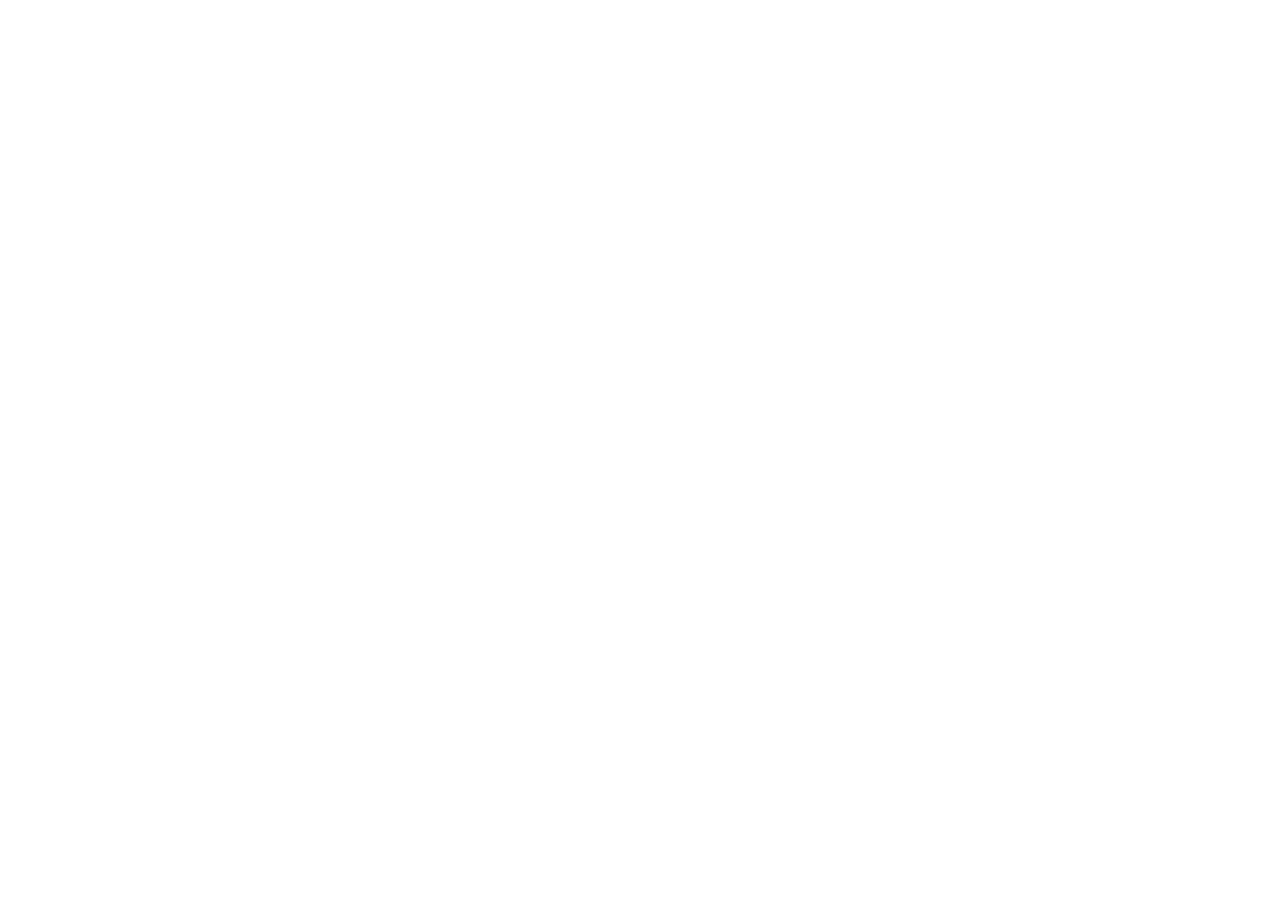
==== index.html @ f0d61823 "first commit" ====
<!DOCTYPE html>
<html lang="en">

<head>
    <meta charset="UTF-8">
    <meta name="viewport" content="width=device-width, initial-scale=1.0">
    <title>Document</title>
</head>


<body>
    <header>

    </header>

    <main>
        <article>


        </article>
    </main>

    <footer>

    </footer>


</body>

</html>
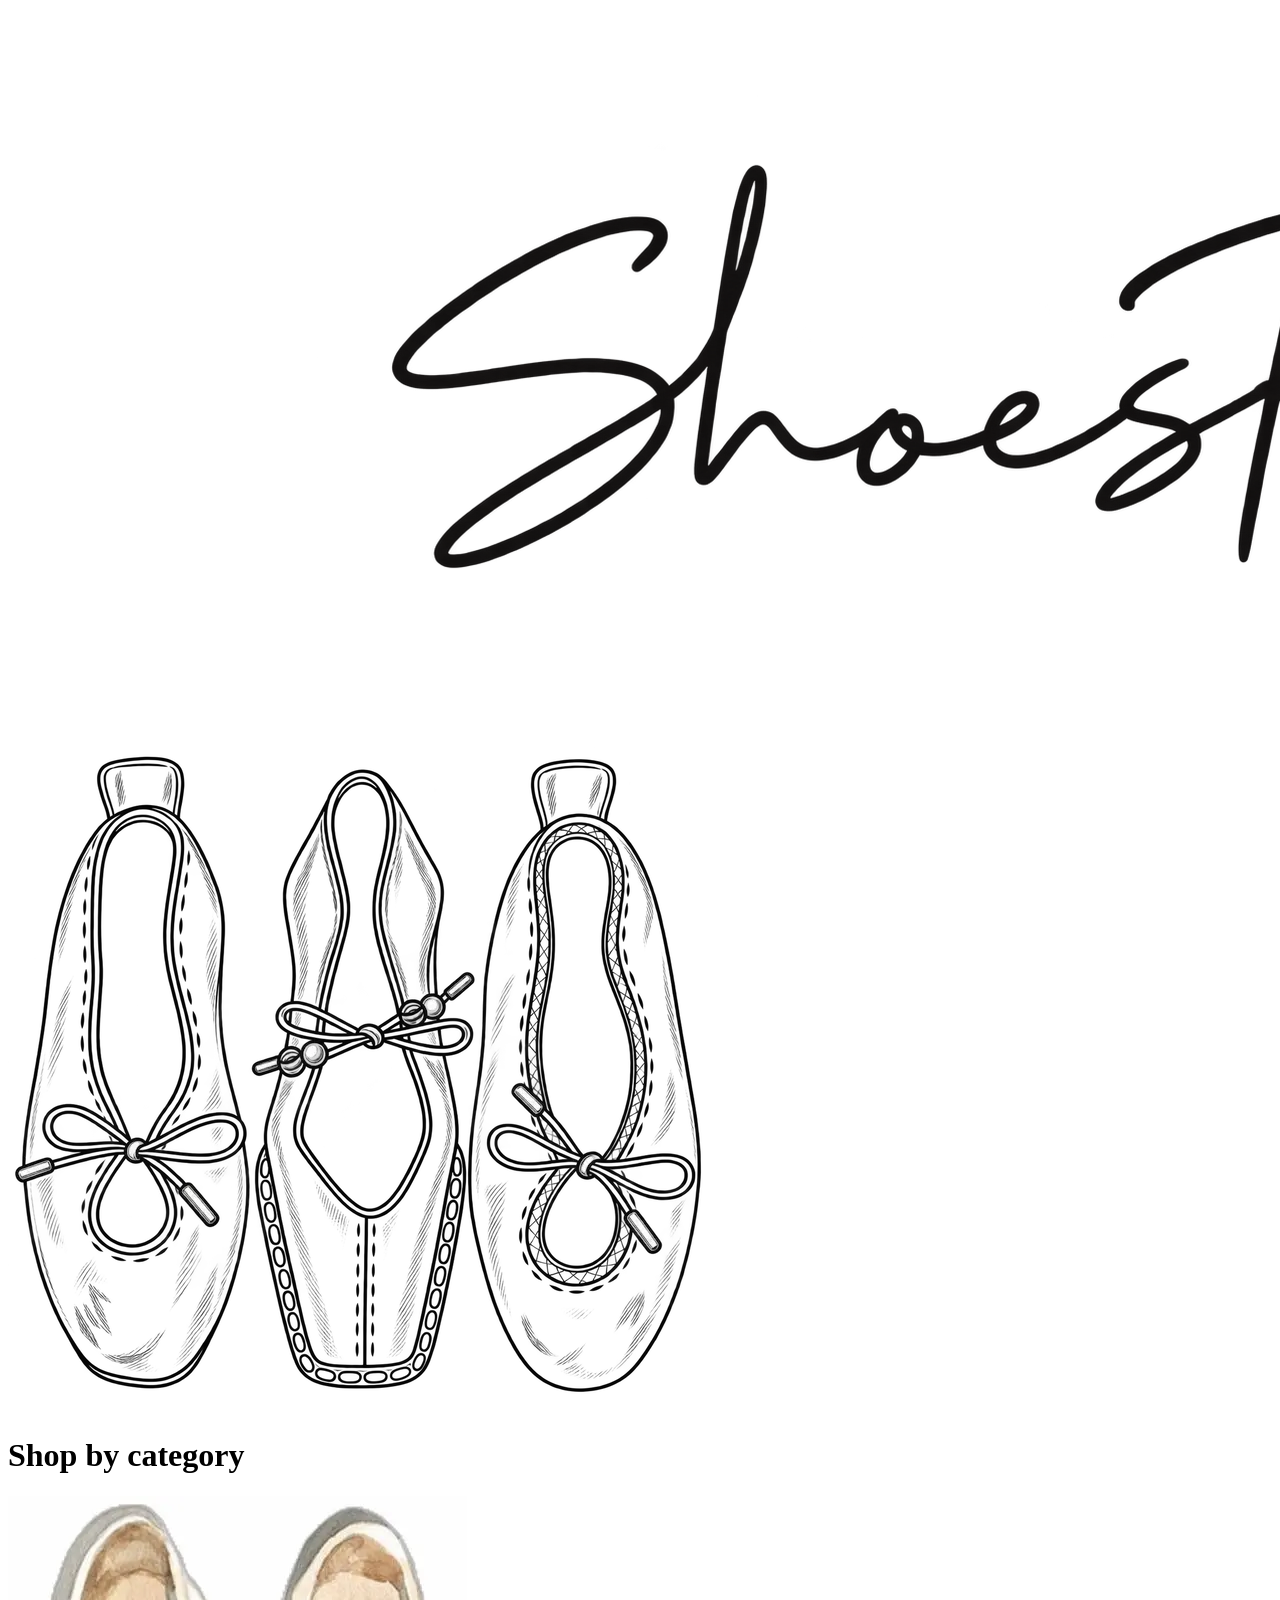
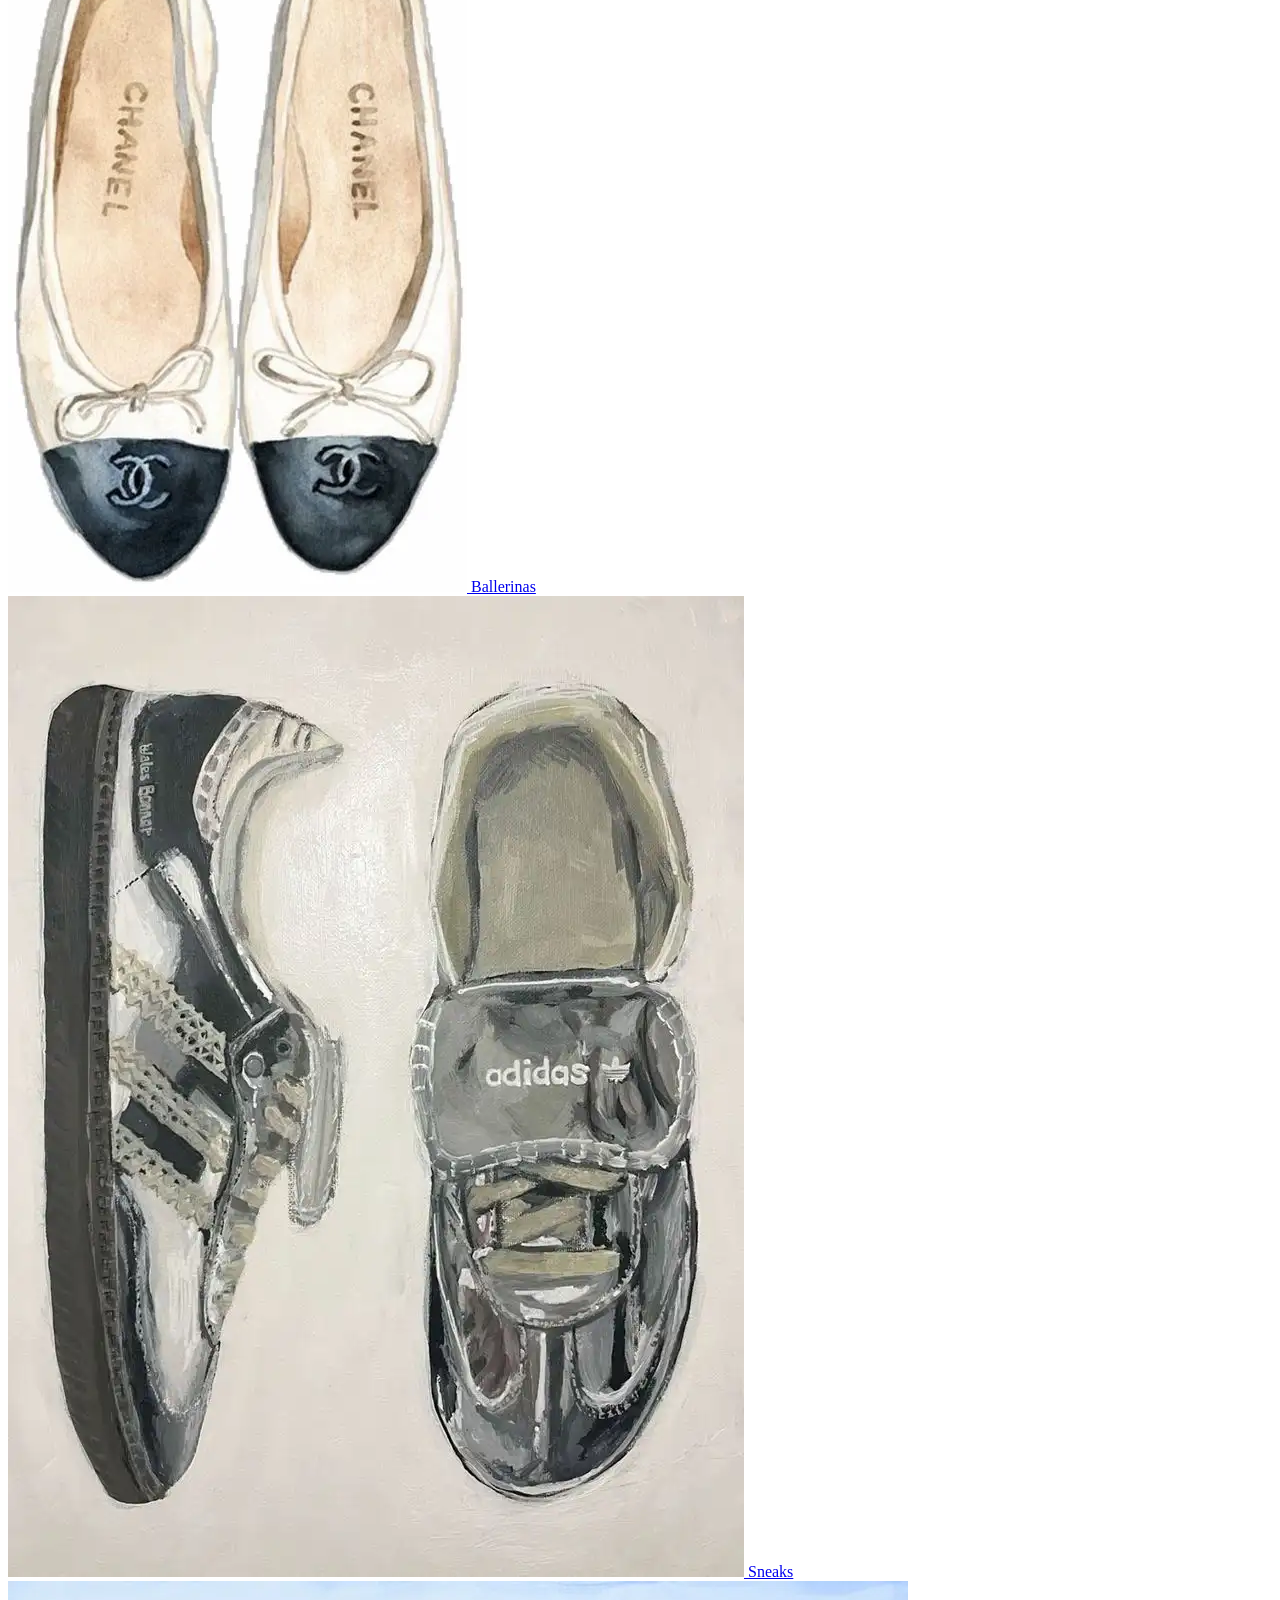
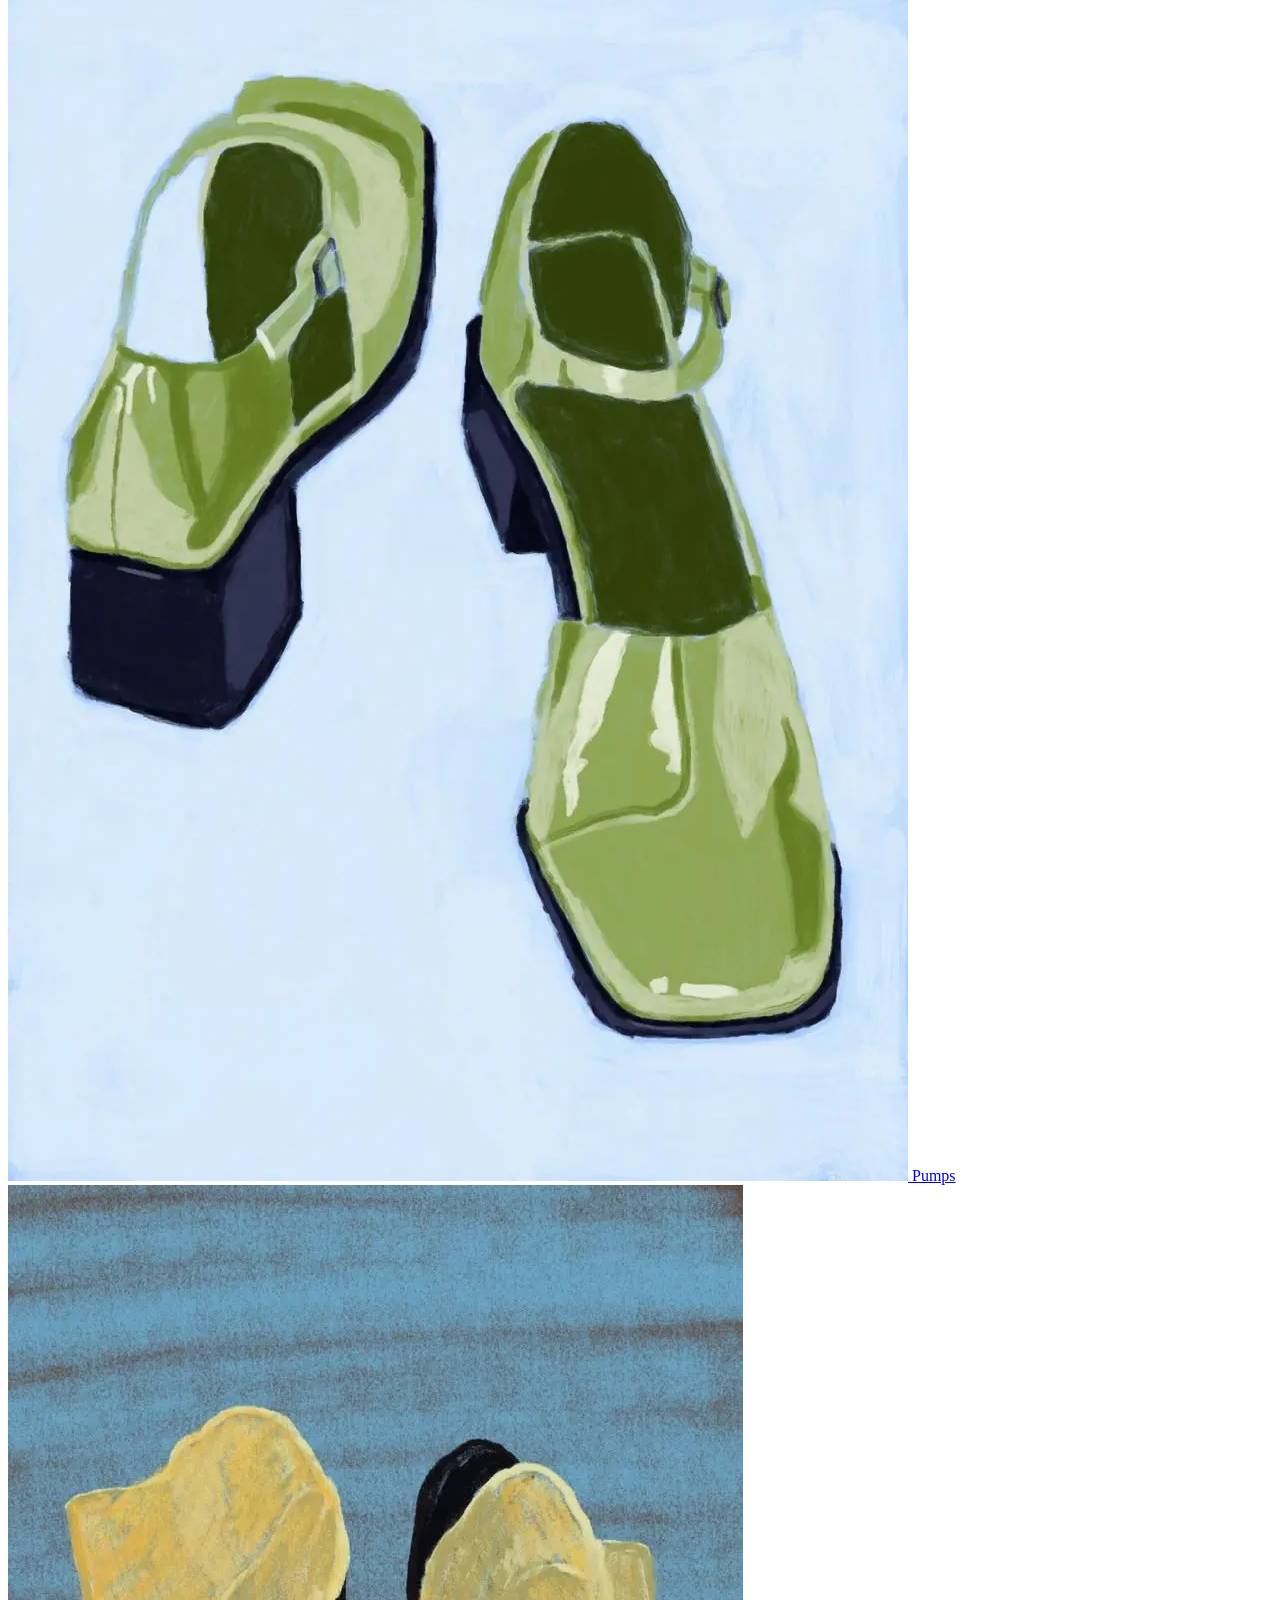
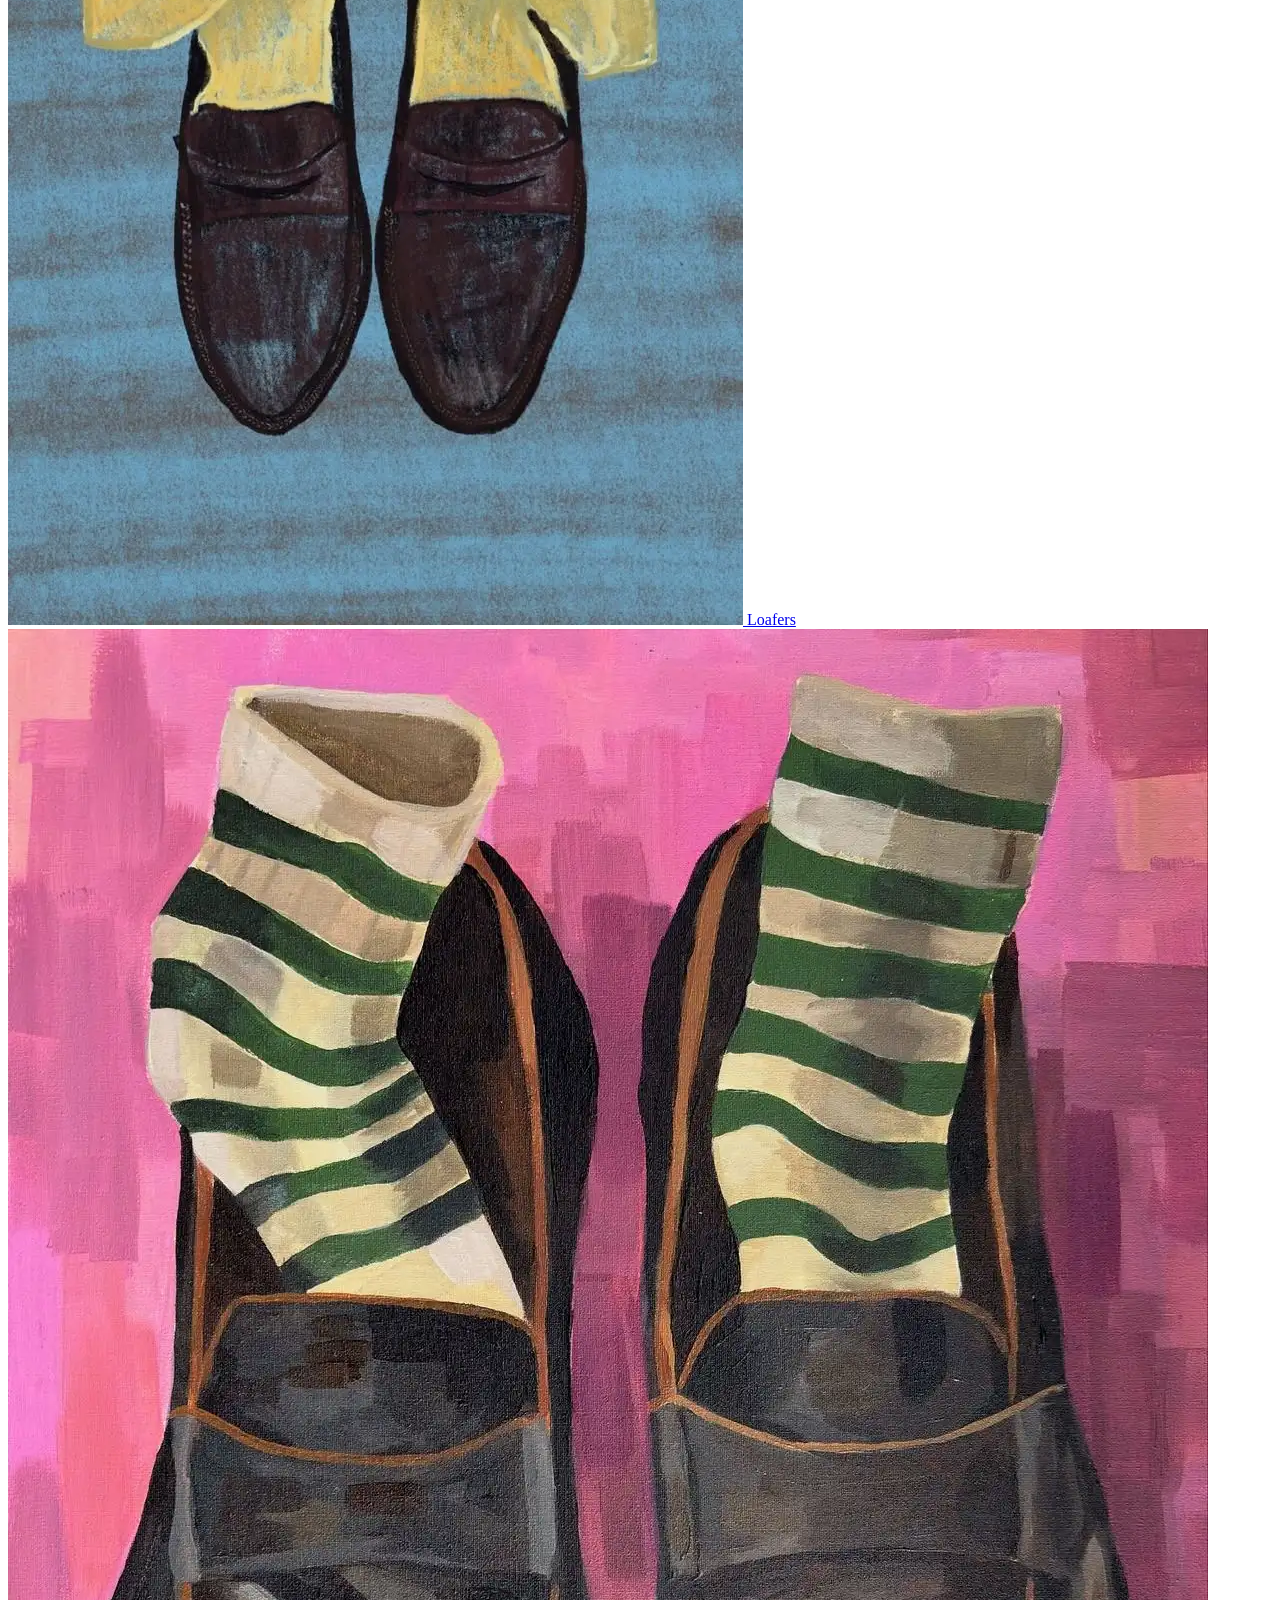
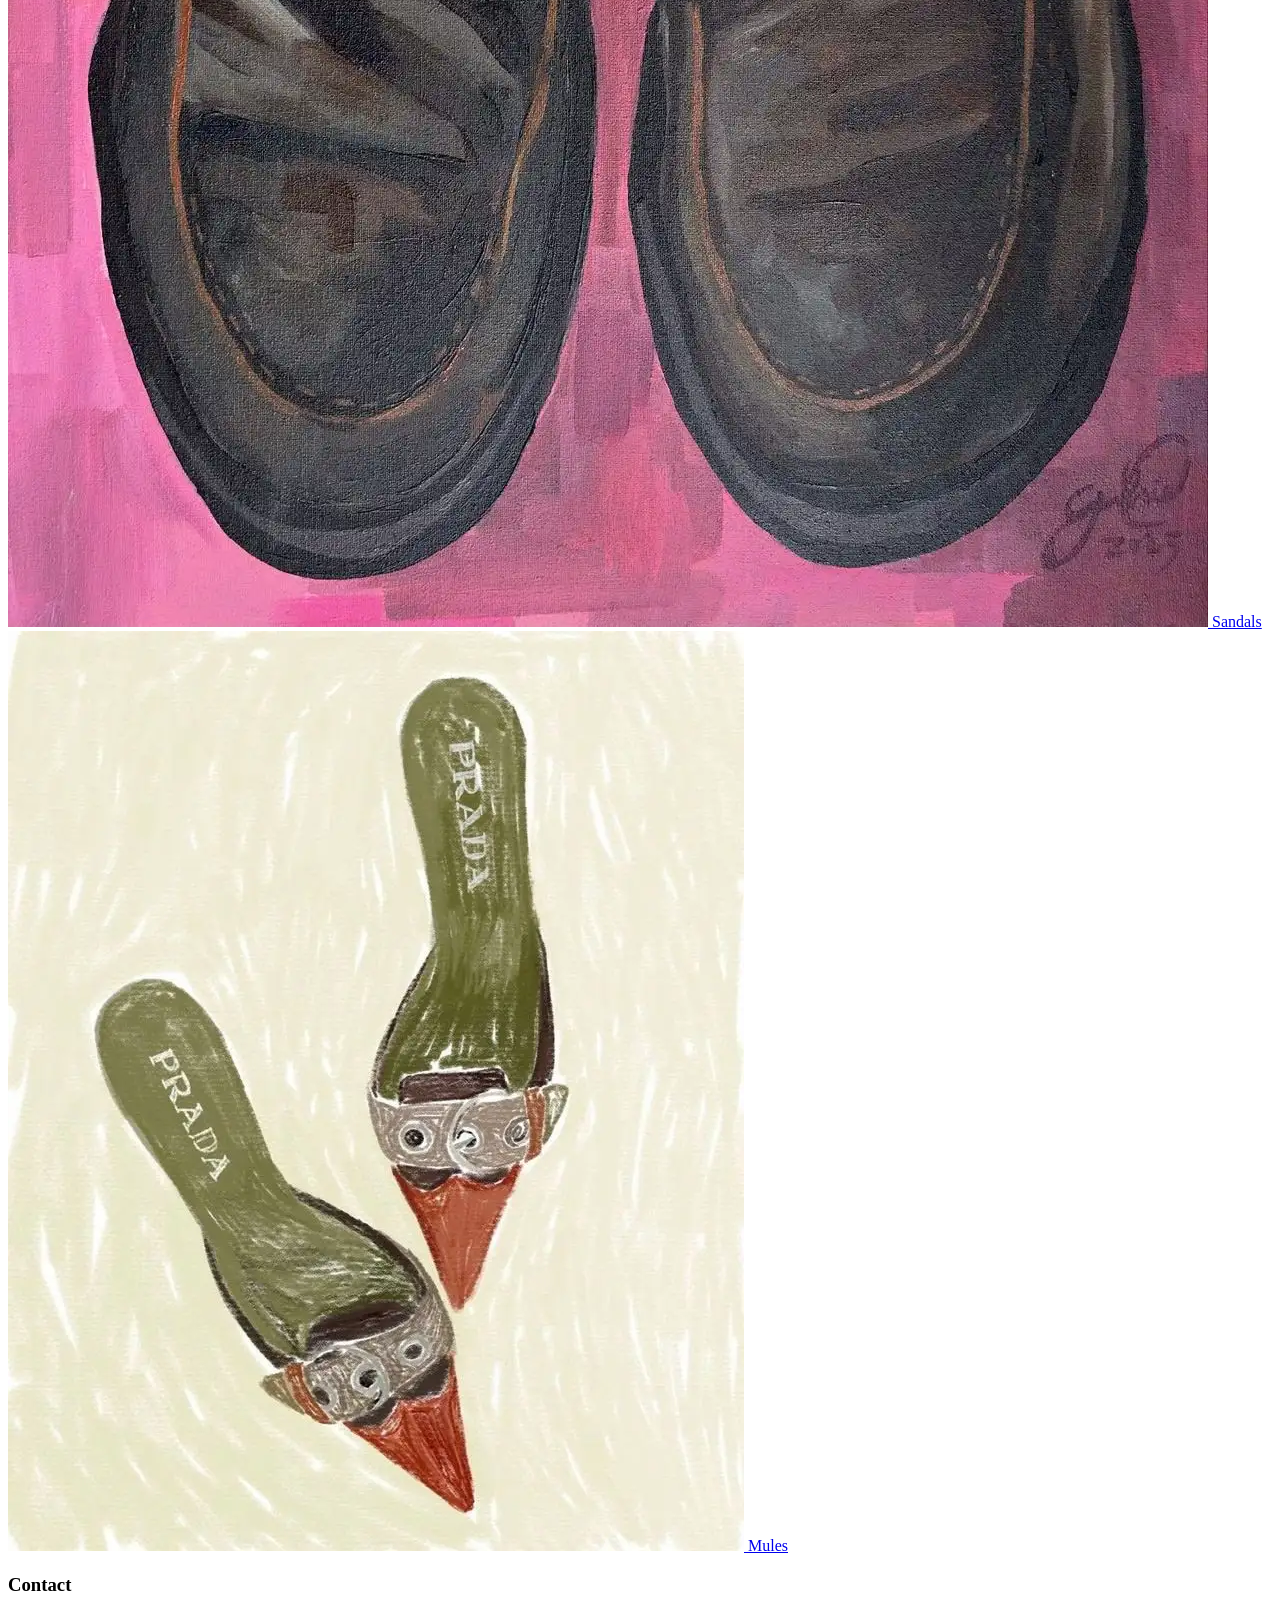
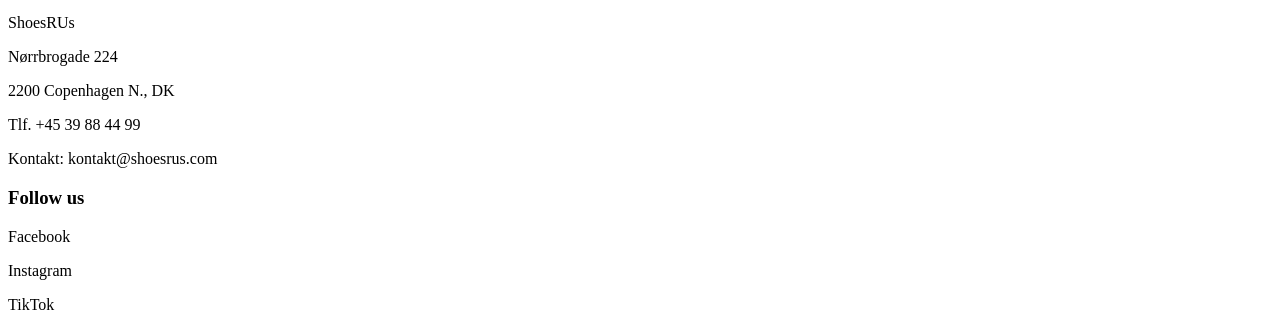
==== commit b2cc9d09: "second commit index-html" ====
--- a/index.html
+++ b/index.html
@@ -10,18 +10,67 @@
 
 <body>
     <header>
+        <img src="img/header_logo.png" alt="Logo" class="logo">
 
+        <img src="img/header_sko_logo.webp" alt="" class="header_image">
     </header>
 
     <main>
-        <article>
+
+        <h1>Shop by category</h1>
 
 
-        </article>
+        <section class="category_list_container">
+
+            <a href="productlist.html" class="category_box">
+                <img src="img/forside_ballerina.webp" alt="Ballerinas">
+                <span>Ballerinas</span>
+            </a>
+
+            <a href="productlist.html" class="category_box">
+                <img src="img/forside_sneaks.webp" alt="Sneakers">
+                <span>Sneaks</span>
+            </a>
+
+            <a href="productlist.html" class="category_box">
+                <img src="img/forside_pumps.webp" alt="Pumps">
+                <span>Pumps</span>
+            </a>
+
+            <a href="productlist.html" class="category_box">
+                <img src="img/forside_loafers.webp" alt="Loafers">
+                <span>Loafers</span>
+            </a>
+
+            <a href="productlist.html" class="category_box">
+                <img src="img/forside_sandals.webp" alt="Sandals">
+                <span>Sandals</span>
+            </a>
+
+            <a href="productlist.html" class="category_box">
+                <img src="img/forside_mules.webp" alt="Mules">
+                <span>Mules</span>
+            </a>
+
+        </section>
+
+
     </main>
 
     <footer>
-
+        <div class="footer_contact">
+            <h3>Contact</h3>
+            <p>ShoesRUs</p>
+            <p>Nørrbrogade 224</p>
+            <p>2200 Copenhagen N., DK</p>
+            <p>Tlf. +45 39 88 44 99</p>
+            <p>Kontakt: kontakt@shoesrus.com</p>
+        </div>
+        <div class="footer_social">
+            <h3>Follow us</h3>
+            <p>Facebook</p>
+            <p>Instagram</p>
+            <p>TikTok</p>
     </footer>
 
 
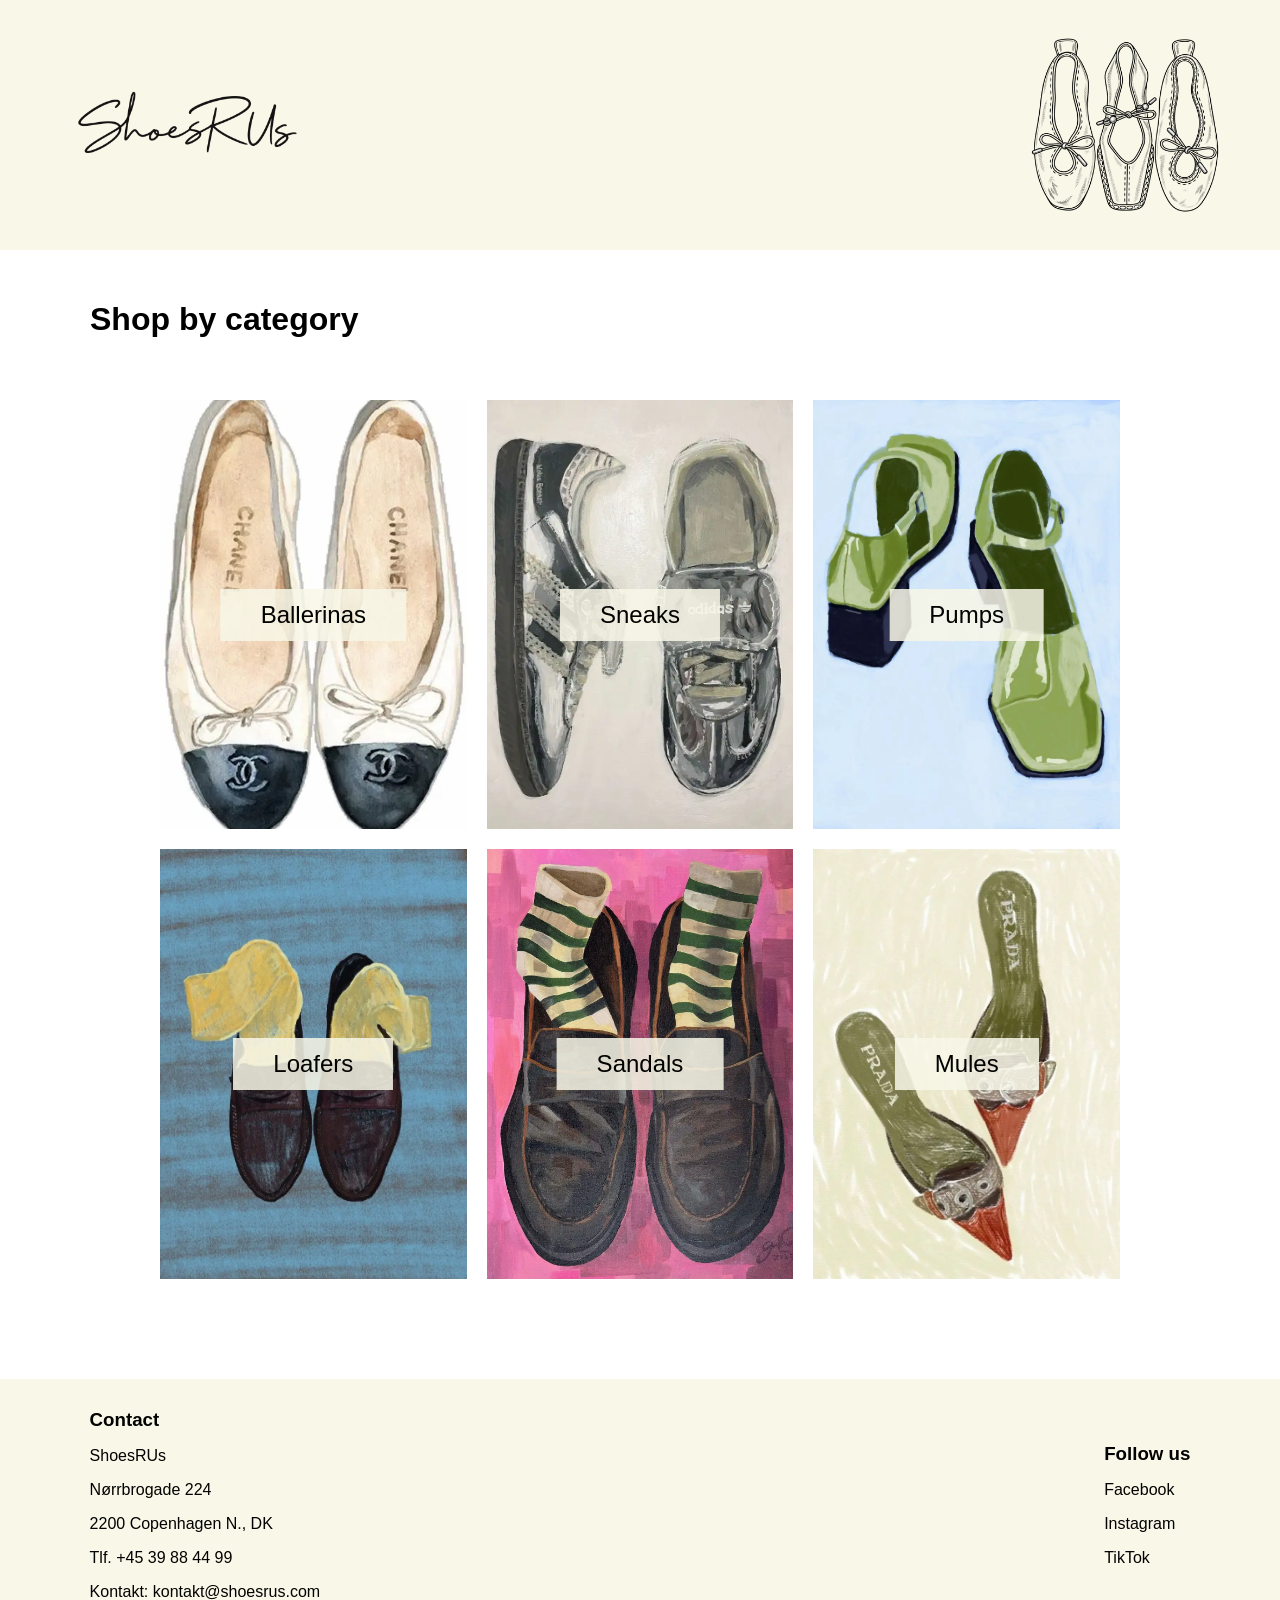
==== commit da979848: "update på forside og produktliste" ====
--- a/index.html
+++ b/index.html
@@ -4,20 +4,24 @@
 <head>
     <meta charset="UTF-8">
     <meta name="viewport" content="width=device-width, initial-scale=1.0">
-    <title>Document</title>
+    <link rel="stylesheet" href="general.css">
+    <title>Forside</title>
+
 </head>
 
 
 <body>
     <header>
-        <img src="img/header_logo.png" alt="Logo" class="logo">
+        <a href="index.html">
+            <img src="img/header_logo.png" alt="ShoesRUs" class="logo">
+        </a>
 
         <img src="img/header_sko_logo.webp" alt="" class="header_image">
     </header>
 
     <main>
 
-        <h1>Shop by category</h1>
+        <h1 class="section_title">Shop by category</h1>
 
 
         <section class="category_list_container">
--- a/general.css
+++ b/general.css
@@ -0,0 +1,203 @@
+/*** GENERAL STYLING ***/
+
+* {
+  box-sizing: border-box;
+}
+
+body {
+  margin: 0;
+  padding: 0;
+}
+
+img {
+  max-width: 100%;
+}
+
+/* HEADER STYLING MOBILE */
+@media (max-width: 700px) {
+  header {
+    width: 100%;
+    height: 130px;
+    padding: 0;
+  }
+
+  .logo {
+    width: 190px;
+    margin-left: -10px;
+  }
+
+  .header_image {
+    width: 90px;
+    margin-right: 30px;
+  }
+}
+
+/**** HEADER STYLING DESKTOP ****/
+header {
+  background-color: #f8f7e8;
+  width: 100%;
+  height: 250px;
+
+  display: flex;
+  align-items: center;
+  justify-content: space-between;
+
+  padding: 0;
+}
+
+.logo {
+  width: 330px;
+  height: auto;
+  margin-left: 20px;
+}
+
+.header_image {
+  width: 190px;
+  height: auto;
+  margin-right: 60px;
+}
+
+/**** STYLING AF BODY FORSIDE DESKTOP ****/
+
+h1 {
+  font-family: "Josefin Sans", sans-serif;
+  font-size: 2rem;
+}
+
+.section_title {
+  margin-left: 90px;
+  padding-top: 30px;
+  padding-bottom: 20px;
+}
+.category_box span {
+  font-family: "Josefin Sans", sans-serif;
+  font-size: 1.5rem;
+}
+
+.product_list_container {
+  font-family: "Josefin Sans", sans-serif;
+  font-size: 1rem;
+}
+
+/* .section_title {
+  margin-left: 90px;
+  padding-top: 30px;
+  padding-bottom: 20px;
+} */
+/* 
+.category_box {
+  position: relative;
+  display: block;
+  overflow: hidden;
+} */
+
+.category_box {
+  position: relative;
+  background-color: white;
+  overflow: hidden;
+}
+
+.category_box img {
+  width: 100%;
+  height: 100%;
+  aspect-ratio: 5 / 7;
+  object-fit: contain;
+  display: block;
+}
+
+/* .category_box img {
+  width: 100%;
+  display: block;
+} */
+
+.category_box span {
+  position: absolute;
+  top: 50%;
+  left: 50%;
+  transform: translate(-50%, -50%);
+
+  background-color: rgba(248, 247, 232, 0.85);
+  padding: 12px 40px;
+
+  font-family: "Josefin Sans", sans-serif;
+  font-size: 1.5rem;
+  font-weight: 400;
+  color: #020200;
+
+  white-space: nowrap;
+}
+
+.category_list_container {
+  display: grid;
+  grid-template-columns: repeat(3, 1fr);
+  gap: 20px;
+
+  max-width: 1000px;
+  margin: 0 auto;
+  padding: 20px;
+  padding-bottom: 100px;
+}
+
+.category_box img {
+  width: 100%;
+  aspect-ratio: 5 / 7;
+  object-fit: cover;
+  display: block;
+}
+
+/**** STYLING AF BODY MOBILE ****/
+@media (max-width: 700px) {
+  .category_list_container {
+    grid-template-columns: repeat(2, 1fr);
+    gap: 10px;
+  }
+}
+
+/**** FOOTER ***/
+/***** FOOTER STYLING DESKTOP *****/
+
+footer {
+  background-color: #f8f7e8;
+  width: 100%;
+  min-height: 250px;
+
+  display: flex;
+  align-items: center;
+  justify-content: space-between;
+
+  padding: 0 7%;
+}
+
+.footer_contact,
+.footer_social {
+  font-family: "Josefin Sans", sans-serif;
+  font-size: 1rem;
+  font-weight: 400;
+  color: #020200;
+}
+
+.footer_contact h3,
+.footer_social h3 {
+  margin-bottom: 10px;
+}
+/***** FOOTER STYLING MOBILE *****/
+
+@media (max-width: 700px) {
+  footer {
+    width: 100%;
+    min-height: auto;
+
+    display: flex;
+    flex-direction: column;
+    align-items: flex-start;
+    justify-content: flex-start;
+
+    padding: 30px 5%;
+    gap: 25px;
+  }
+
+  .footer_contact,
+  .footer_social {
+    width: 100%;
+  }
+}
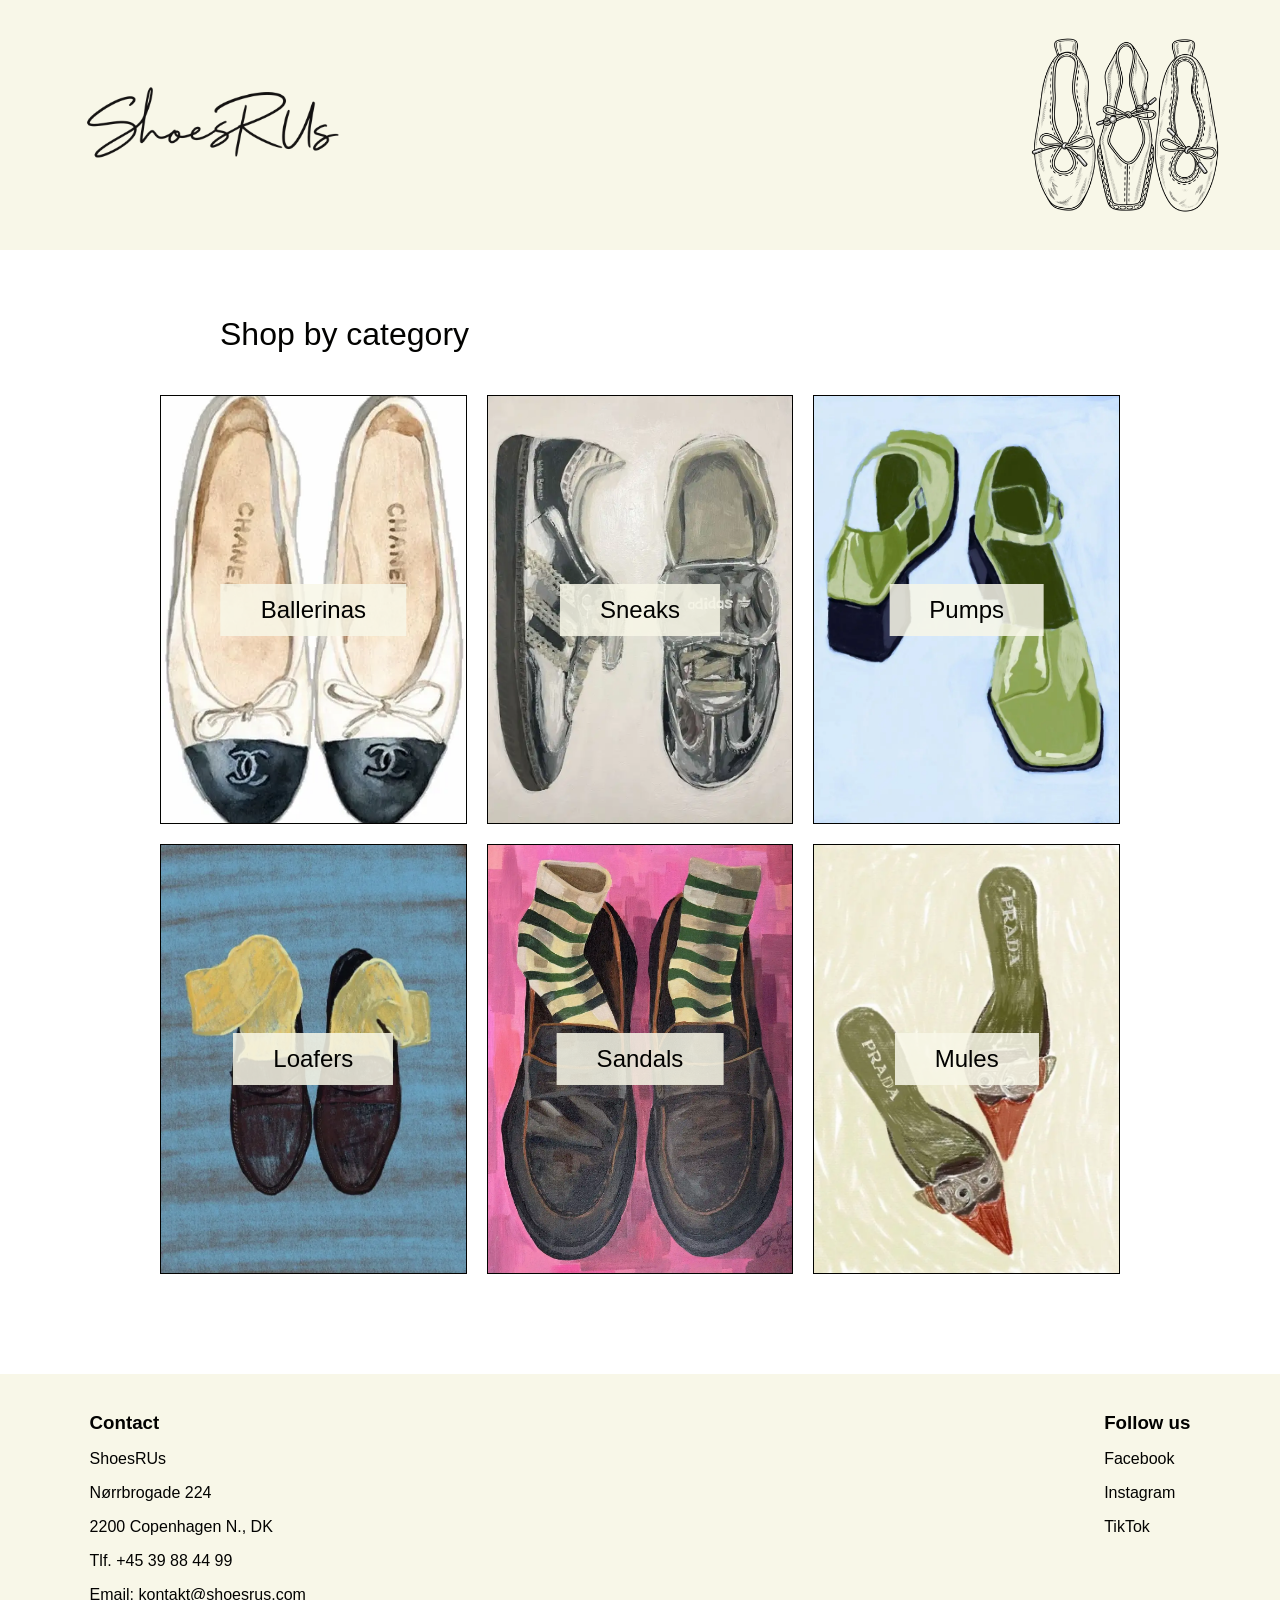
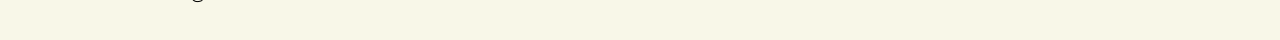
==== commit 3251f739: "nyeste opdates" ====
--- a/index.html
+++ b/index.html
@@ -68,7 +68,7 @@
             <p>Nørrbrogade 224</p>
             <p>2200 Copenhagen N., DK</p>
             <p>Tlf. +45 39 88 44 99</p>
-            <p>Kontakt: kontakt@shoesrus.com</p>
+            <p>Email: kontakt@shoesrus.com</p>
         </div>
         <div class="footer_social">
             <h3>Follow us</h3>
--- a/general.css
+++ b/general.css
@@ -11,25 +11,6 @@
 
 img {
   max-width: 100%;
-}
-
-/* HEADER STYLING MOBILE */
-@media (max-width: 700px) {
-  header {
-    width: 100%;
-    height: 130px;
-    padding: 0;
-  }
-
-  .logo {
-    width: 190px;
-    margin-left: -10px;
-  }
-
-  .header_image {
-    width: 90px;
-    margin-right: 30px;
-  }
 }
 
 /**** HEADER STYLING DESKTOP ****/
@@ -46,7 +27,7 @@
 }
 
 .logo {
-  width: 330px;
+  width: 380px;
   height: auto;
   margin-left: 20px;
 }
@@ -57,18 +38,39 @@
   margin-right: 60px;
 }
 
+/* HEADER STYLING MOBILE */
+@media (max-width: 700px) {
+  header {
+    width: 100%;
+    height: 130px;
+    padding: 0;
+  }
+
+  .logo {
+    width: 200px;
+    margin-left: -5px;
+  }
+
+  .header_image {
+    width: 90px;
+    margin-right: 30px;
+  }
+}
 /**** STYLING AF BODY FORSIDE DESKTOP ****/
 
 h1 {
   font-family: "Josefin Sans", sans-serif;
   font-size: 2rem;
+  font-weight: 400;
+  color: #020200;
 }
 
 .section_title {
-  margin-left: 90px;
-  padding-top: 30px;
-  padding-bottom: 20px;
+  margin-left: 220px;
+  padding-top: 45px;
+  padding-bottom: 0px;
 }
+
 .category_box span {
   font-family: "Josefin Sans", sans-serif;
   font-size: 1.5rem;
@@ -78,18 +80,6 @@
   font-family: "Josefin Sans", sans-serif;
   font-size: 1rem;
 }
-
-/* .section_title {
-  margin-left: 90px;
-  padding-top: 30px;
-  padding-bottom: 20px;
-} */
-/* 
-.category_box {
-  position: relative;
-  display: block;
-  overflow: hidden;
-} */
 
 .category_box {
   position: relative;
@@ -103,12 +93,8 @@
   aspect-ratio: 5 / 7;
   object-fit: contain;
   display: block;
+  border: 1px solid #020200;
 }
-
-/* .category_box img {
-  width: 100%;
-  display: block;
-} */
 
 .category_box span {
   position: absolute;
@@ -151,9 +137,17 @@
     grid-template-columns: repeat(2, 1fr);
     gap: 10px;
   }
+
+  .section_title {
+    text-align: center;
+    width: 100%;
+    margin-left: 0;
+    margin-right: 0;
+  }
 }
 
 /**** FOOTER ***/
+
 /***** FOOTER STYLING DESKTOP *****/
 
 footer {
@@ -162,10 +156,10 @@
   min-height: 250px;
 
   display: flex;
-  align-items: center;
+  align-items: flex-start;
   justify-content: space-between;
 
-  padding: 0 7%;
+  padding: 20px 7%;
 }
 
 .footer_contact,
@@ -180,6 +174,7 @@
 .footer_social h3 {
   margin-bottom: 10px;
 }
+
 /***** FOOTER STYLING MOBILE *****/
 
 @media (max-width: 700px) {
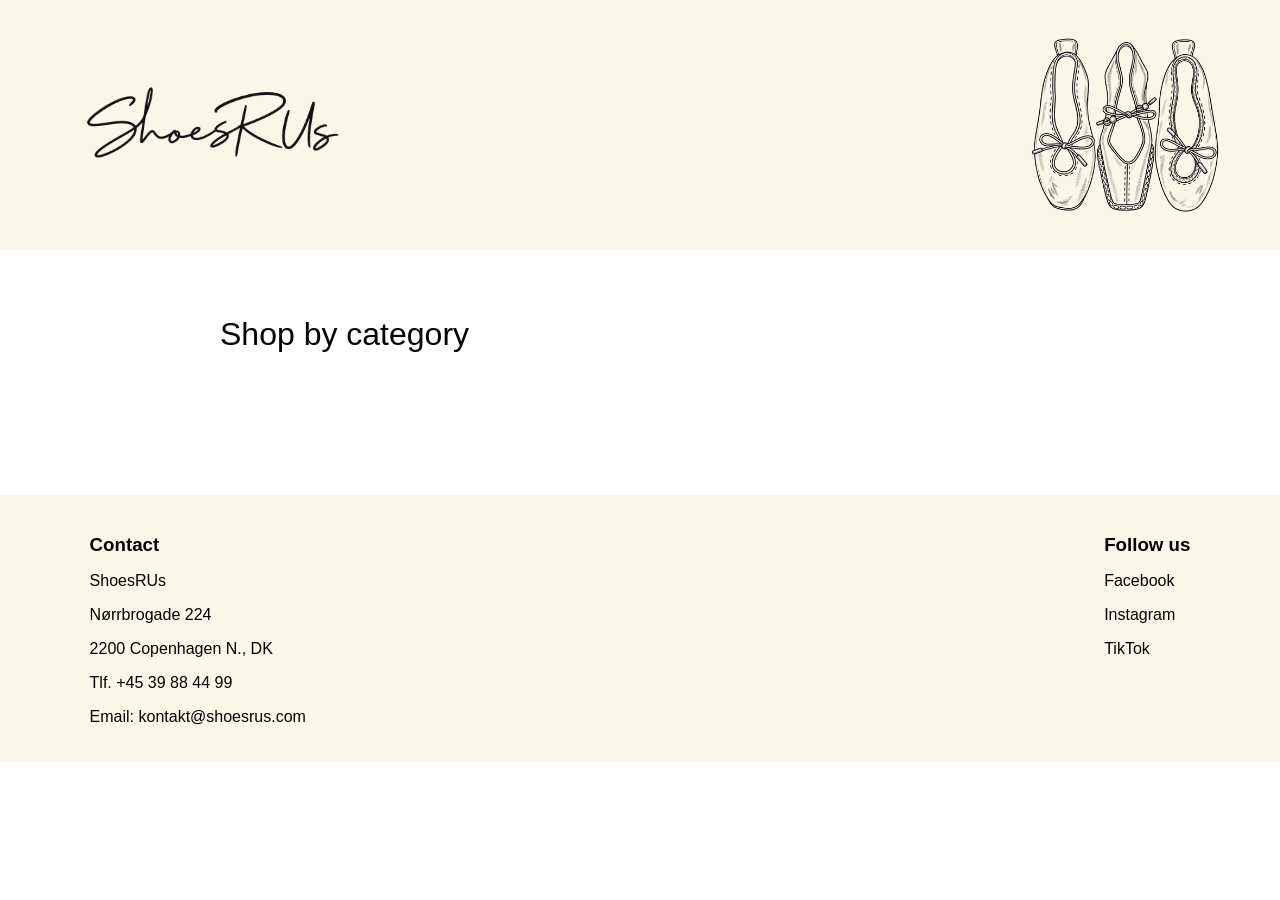
==== commit b78a4bac: "dynamisk forside" ====
--- a/index.html
+++ b/index.html
@@ -5,7 +5,11 @@
     <meta charset="UTF-8">
     <meta name="viewport" content="width=device-width, initial-scale=1.0">
     <link rel="stylesheet" href="general.css">
+    <script src="index.js" defer></script>
+
+
     <title>Forside</title>
+
 
 </head>
 
@@ -25,7 +29,7 @@
 
 
         <section class="category_list_container">
-
+            <!-- 
             <a href="productlist.html" class="category_box">
                 <img src="img/forside_ballerina.webp" alt="Ballerinas">
                 <span>Ballerinas</span>
@@ -54,7 +58,7 @@
             <a href="productlist.html" class="category_box">
                 <img src="img/forside_mules.webp" alt="Mules">
                 <span>Mules</span>
-            </a>
+            </a> -->
 
         </section>
 
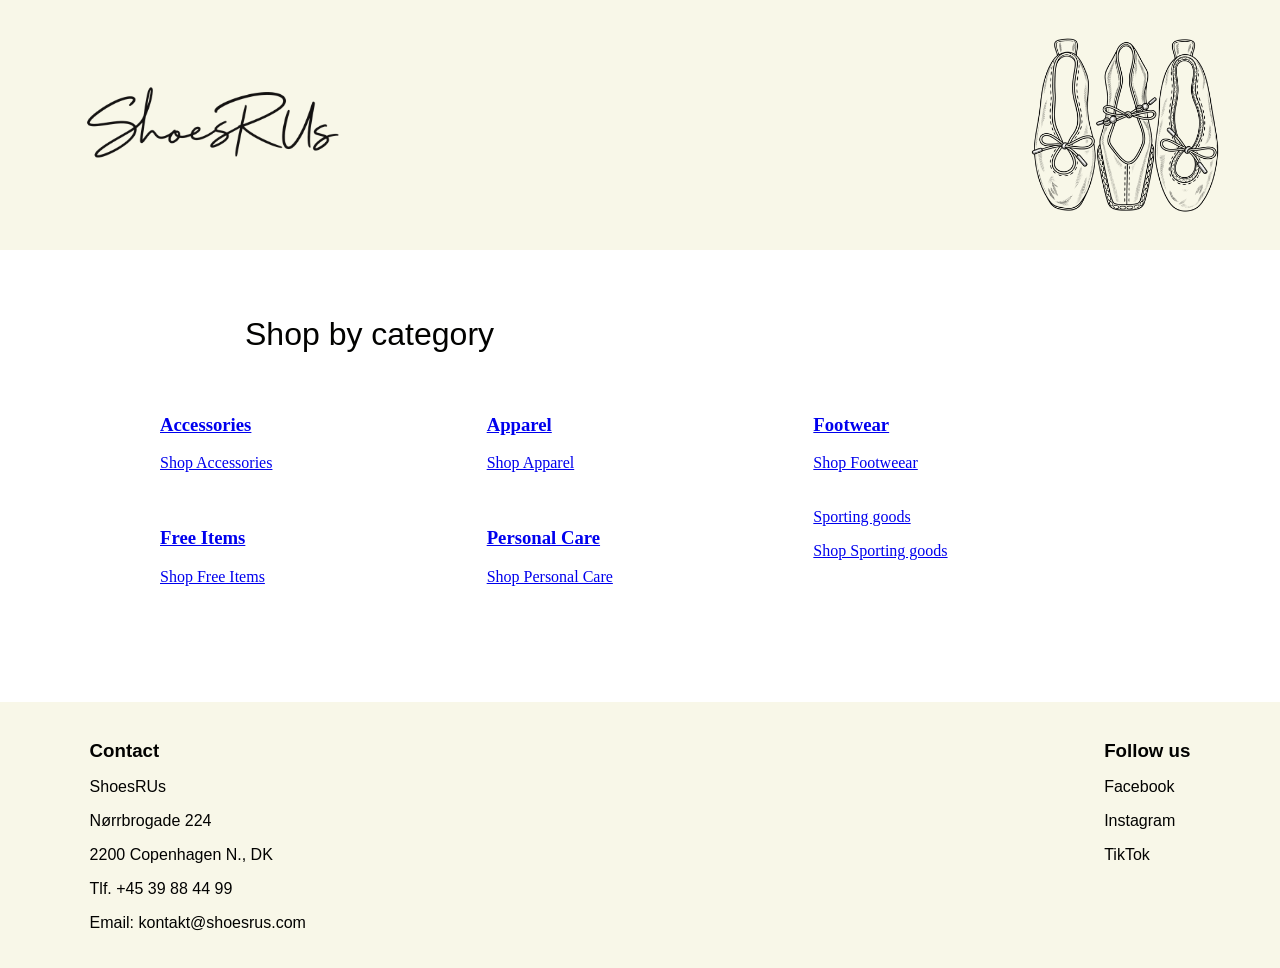
==== commit 42b7ffb2: "Færdig API og produktdetaljer" ====
--- a/index.html
+++ b/index.html
@@ -29,6 +29,46 @@
 
 
         <section class="category_list_container">
+            <a class="category" href="productlist.html">
+                <div>
+                    <h3>Accessories</h3>
+                    <p>Shop Accessories</p>
+                </div>
+            </a>
+
+            <a class="category" href="productlist.html">
+                <div>
+                    <h3>Apparel</h3>
+                    <p>Shop Apparel</p>
+                </div>
+            </a>
+
+            <a class="category" href="productlist.html">
+                <div>
+                    <h3>Footwear</h3>
+                    <p>Shop Footweear</p>
+                </div>
+            </a>
+
+            <a class="category" href="productlist.html">
+                <div>
+                    <h3>Free Items</h3>
+                    <p>Shop Free Items</p>
+                </div>
+            </a>
+
+            <a class="category" href="productlist.html">
+                <div>
+                    <h3>Personal Care</h3>
+                    <p>Shop Personal Care</p>
+                </div>
+            </a>
+
+            <a class="category" href="productlist.html">
+                <div <h3>Sporting goods</h3>
+                    <p>Shop Sporting goods</p>
+                </div>
+            </a>
             <!-- 
             <a href="productlist.html" class="category_box">
                 <img src="img/forside_ballerina.webp" alt="Ballerinas">
--- a/general.css
+++ b/general.css
@@ -66,7 +66,7 @@
 }
 
 .section_title {
-  margin-left: 220px;
+  margin-left: 245px;
   padding-top: 45px;
   padding-bottom: 0px;
 }
@@ -74,6 +74,16 @@
 .category_box span {
   font-family: "Josefin Sans", sans-serif;
   font-size: 1.5rem;
+}
+
+.category {
+  transition: 0.2s;
+}
+
+.category_box span:hover {
+  background-color: blue;
+  color: #020200;
+  cursor: pointer;
 }
 
 .product_list_container {
@@ -85,14 +95,24 @@
   position: relative;
   background-color: white;
   overflow: hidden;
-}
-
-.category_box img {
+  border: 1px solid #020200;
+  border-radius: 15px;
+}
+
+/* .category_box img {
   width: 100%;
   height: 100%;
   aspect-ratio: 5 / 7;
   object-fit: contain;
   display: block;
+  border: 1px solid #020200;
+} */
+
+.category_box {
+  position: relative;
+  background-color: gray;
+  height: 300px;
+  overflow: hidden;
   border: 1px solid #020200;
 }
 
@@ -102,8 +122,10 @@
   left: 50%;
   transform: translate(-50%, -50%);
 
-  background-color: rgba(248, 247, 232, 0.85);
+  background-color: #f8f7e8;
   padding: 12px 40px;
+  border: 1px solid #020200;
+  border-radius: 15px;
 
   font-family: "Josefin Sans", sans-serif;
   font-size: 1.5rem;
@@ -123,13 +145,16 @@
   padding: 20px;
   padding-bottom: 100px;
 }
-
-.category_box img {
+/* .category_box {
+  background-color: gray;
+} */
+
+/* .category_box img {
   width: 100%;
   aspect-ratio: 5 / 7;
   object-fit: cover;
   display: block;
-}
+} */
 
 /**** STYLING AF BODY MOBILE ****/
 @media (max-width: 700px) {
